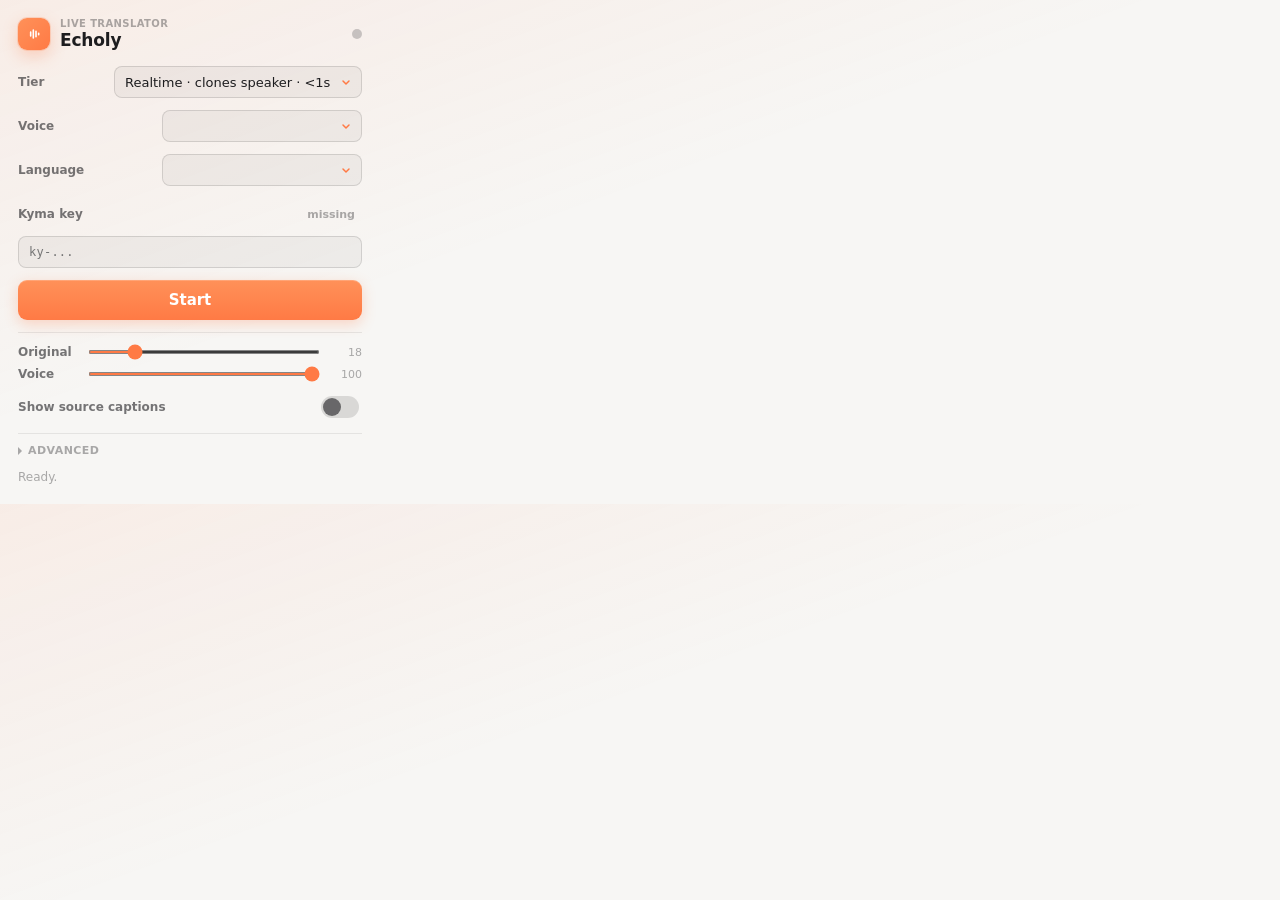
==== popup.html @ ebe96d5b "Initial public release v0.2.1 Echoly is a Chrome MV3 extension for live AI dubbing of YouTube videos" ====
<!doctype html>
<html lang="en">
<head>
<meta charset="utf-8" />
<meta name="viewport" content="width=device-width, initial-scale=1" />
<title>Echoly</title>
<link rel="stylesheet" href="popup.css" />
</head>
<body data-state="idle">

<main class="shell">

  <header class="topline">
    <div class="brand">
      <span class="mark" aria-hidden="true">
        <svg viewBox="0 0 24 24" fill="none" stroke="currentColor" stroke-width="2.4" stroke-linecap="round">
          <path d="M7 9v6M11 6v12M15 8v8M19 11v2"/>
        </svg>
      </span>
      <div>
        <p class="eyebrow">Live Translator</p>
        <h1>Echoly</h1>
      </div>
    </div>
    <span class="dot" data-status-dot aria-hidden="true"></span>
  </header>

  <section class="row">
    <label for="tier">Tier</label>
    <select id="tier">
      <option value="realtime">Realtime · clones speaker · &lt;1s</option>
      <option value="standard">Standard · ~5s lag · cheaper</option>
    </select>
  </section>

  <section class="row">
    <label for="voice">Voice</label>
    <select id="voice"></select>
  </section>

  <section class="row">
    <label for="lang">Language</label>
    <select id="lang"></select>
  </section>

  <section class="secret">
    <div class="row">
      <label for="kymaKey">Kyma key</label>
      <span id="keyBadge" class="badge">missing</span>
    </div>
    <input id="kymaKey" type="password" placeholder="ky-..." autocomplete="off" spellcheck="false" />
  </section>

  <button class="action" id="toggle">Start</button>

  <section class="mix">
    <div class="mix-row">
      <label for="originalVolume">Original</label>
      <input id="originalVolume" type="range" min="0" max="100" value="18" />
      <output id="originalOut">18</output>
    </div>
    <div class="mix-row">
      <label for="voiceVolume">Voice</label>
      <input id="voiceVolume" type="range" min="0" max="100" value="100" />
      <output id="voiceOut">100</output>
    </div>
  </section>

  <label class="toggle-row">
    <span>Show source captions</span>
    <input id="showSource" type="checkbox" />
  </label>

  <details class="advanced">
    <summary>Advanced</summary>
    <div class="advanced-body">
      <div>
        <strong>Pricing</strong>: Realtime ~$0.46 per 10 min · Standard ~$0.25 per 10 min. Charged from your Kyma balance.
      </div>
      <div>
        Manage your account: <a href="https://kymaapi.com/billing" target="_blank">billing</a> ·
        <a href="https://kymaapi.com/dashboard" target="_blank">session log</a>.
      </div>
      <div class="hint">
        Sessions auto-stop at 60 minutes. Press Stop to end early.
      </div>
    </div>
  </details>

  <p class="status" id="status">Ready.</p>

</main>

<script src="popup.js"></script>
</body>
</html>
---- popup.css ----
:root {
  color-scheme: dark light;
  --bg: #0e0e10;
  --surface: rgb(255 255 255 / 7%);
  --surface-hover: rgb(255 255 255 / 11%);
  --border: rgb(255 255 255 / 14%);
  --border-strong: rgb(255 255 255 / 22%);
  --separator: rgb(255 255 255 / 9%);
  --label: #f5f5f7;
  --label-secondary: rgb(245 245 247 / 60%);
  --label-tertiary: rgb(245 245 247 / 36%);
  --label-quaternary: rgb(245 245 247 / 18%);
  --accent: #ff7a45;
  --accent-bright: #ff9159;
  --accent-tint: rgb(255 122 69 / 14%);
  --success: #32d74b;
  --warning: #ffca64;
  --danger: #ff453a;
}

@media (prefers-color-scheme: light) {
  :root {
    --bg: #f7f6f4;
    --surface: rgb(0 0 0 / 04%);
    --surface-hover: rgb(0 0 0 / 08%);
    --border: rgb(0 0 0 / 12%);
    --border-strong: rgb(0 0 0 / 22%);
    --separator: rgb(0 0 0 / 08%);
    --label: #1d1d1f;
    --label-secondary: rgb(29 29 31 / 60%);
    --label-tertiary: rgb(29 29 31 / 36%);
    --label-quaternary: rgb(29 29 31 / 22%);
  }
}

@media (prefers-reduced-motion: reduce) {
  * { transition-duration: 0.01ms !important; animation-duration: 0.01ms !important; }
}

* { box-sizing: border-box; }
html, body { margin: 0; padding: 0; }

body {
  width: 380px;
  font-family: "SF Pro Text", -apple-system, BlinkMacSystemFont, "Inter", system-ui, sans-serif;
  font-size: 14px;
  color: var(--label);
  background:
    linear-gradient(160deg, rgb(255 122 69 / 8%), transparent 44%),
    var(--bg);
  -webkit-font-smoothing: antialiased;
}

.shell {
  display: grid;
  gap: 12px;
  padding: 18px;
}

.topline {
  display: flex;
  align-items: center;
  justify-content: space-between;
  gap: 12px;
  margin-bottom: 4px;
}
.brand {
  display: flex;
  align-items: center;
  gap: 10px;
}
.mark {
  width: 32px;
  height: 32px;
  border-radius: 9px;
  background: linear-gradient(135deg, var(--accent-bright), var(--accent));
  display: flex;
  align-items: center;
  justify-content: center;
  color: #fff;
  box-shadow: 0 0 0 1px rgb(255 122 69 / 22%), 0 6px 16px rgb(255 122 69 / 28%);
}
.mark svg { width: 16px; height: 16px; }
.eyebrow {
  margin: 0 0 1px;
  color: var(--label-tertiary);
  font-size: 10px;
  font-weight: 700;
  letter-spacing: 0.04em;
  text-transform: uppercase;
}
h1 {
  margin: 0;
  font-family: "SF Pro Display", -apple-system, system-ui, sans-serif;
  font-size: 17px;
  font-weight: 700;
  letter-spacing: -0.01em;
}
.dot {
  width: 10px;
  height: 10px;
  border-radius: 999px;
  background: var(--label-quaternary);
  transition: background 200ms ease, box-shadow 200ms ease;
}
body[data-state="connecting"] .dot { background: var(--warning); box-shadow: 0 0 0 4px rgb(255 202 100 / 14%); }
body[data-state="active"] .dot { background: var(--success); box-shadow: 0 0 0 4px rgb(50 215 75 / 14%); animation: pulse 1.6s ease-in-out infinite; }
body[data-state="paused"] .dot { background: var(--warning); box-shadow: 0 0 0 4px rgb(255 202 100 / 14%); }
body[data-state="error"] .dot { background: var(--danger); box-shadow: 0 0 0 4px rgb(255 69 58 / 14%); }
@keyframes pulse {
  0%, 100% { box-shadow: 0 0 0 4px rgb(50 215 75 / 14%); }
  50% { box-shadow: 0 0 0 6px rgb(50 215 75 / 06%); }
}

.row {
  display: flex;
  align-items: center;
  justify-content: space-between;
  gap: 12px;
  min-height: 32px;
}
.row > label {
  color: var(--label-secondary);
  font-size: 12px;
  font-weight: 600;
  flex-shrink: 0;
}

select, input[type="password"] {
  min-width: 200px;
  height: 32px;
  border: 1px solid var(--border);
  border-radius: 8px;
  padding: 0 10px;
  color: var(--label);
  background: var(--surface);
  font: inherit;
  font-size: 13px;
}
select {
  appearance: none;
  -webkit-appearance: none;
  padding-right: 30px;
  background-image: url("data:image/svg+xml;utf8,<svg xmlns='http://www.w3.org/2000/svg' width='10' height='10' viewBox='0 0 10 10'><path stroke='%23ff7a45' stroke-width='1.5' stroke-linecap='round' stroke-linejoin='round' fill='none' d='M2 4l3 3 3-3'/></svg>");
  background-repeat: no-repeat;
  background-position: right 10px center;
  cursor: pointer;
  transition: background-color 140ms ease, border-color 140ms ease;
}
select:hover { background-color: var(--surface-hover); border-color: var(--border-strong); }
select:focus, input[type="password"]:focus {
  outline: none;
  border-color: var(--accent);
  box-shadow: 0 0 0 3px var(--accent-tint);
}
select:disabled { opacity: 0.5; cursor: not-allowed; }

.secret {
  display: grid;
  gap: 6px;
}
.secret input {
  width: 100%;
  font-family: "SF Mono", ui-monospace, Menlo, monospace;
  font-size: 12px;
  letter-spacing: 0.02em;
}
.badge {
  font-size: 11px;
  font-weight: 600;
  color: var(--label-tertiary);
  padding: 2px 7px;
  border-radius: 5px;
}
.badge.ok { color: var(--success); background: rgb(50 215 75 / 14%); }
.badge.warn { color: var(--warning); background: rgb(255 202 100 / 14%); }

.action {
  width: 100%;
  height: 40px;
  border: 0;
  border-radius: 9px;
  color: #fff;
  background: linear-gradient(180deg, var(--accent-bright) 0%, var(--accent) 100%);
  font-family: "SF Pro Display", -apple-system, system-ui, sans-serif;
  font-size: 15px;
  font-weight: 700;
  letter-spacing: -0.005em;
  cursor: pointer;
  box-shadow: 0 4px 14px rgb(255 122 69 / 28%), inset 0 1px 0 rgb(255 255 255 / 18%);
  transition: transform 140ms cubic-bezier(0.22, 1, 0.36, 1),
              box-shadow 140ms ease,
              background 140ms ease;
}
.action:hover:not(:disabled) {
  transform: translateY(-1px);
  box-shadow: 0 6px 18px rgb(255 122 69 / 36%), inset 0 1px 0 rgb(255 255 255 / 18%);
}
.action:active:not(:disabled) { transform: scale(0.98); }
.action:disabled { opacity: 0.4; cursor: default; box-shadow: none; }
.action.is-live {
  background: var(--surface-hover);
  color: var(--label);
  box-shadow: 0 1px 2px rgb(0 0 0 / 24%);
}
.action.is-live:hover:not(:disabled) {
  background: var(--border);
}

.mix {
  display: grid;
  gap: 8px;
  border-top: 1px solid var(--separator);
  padding-top: 12px;
}
.mix-row {
  display: flex;
  align-items: center;
  gap: 12px;
}
.mix-row > label {
  width: 56px;
  color: var(--label-secondary);
  font-size: 12px;
  font-weight: 600;
}
input[type="range"] {
  flex: 1;
  min-width: 0;
  accent-color: var(--accent);
  height: 4px;
  cursor: pointer;
}
.mix-row > output {
  width: 28px;
  color: var(--label-tertiary);
  font-size: 11px;
  text-align: right;
  font-variant-numeric: tabular-nums;
}

.toggle-row {
  display: flex;
  align-items: center;
  justify-content: space-between;
  gap: 12px;
  font-size: 12px;
  color: var(--label-secondary);
  font-weight: 600;
  min-height: 28px;
}
input[type="checkbox"] {
  appearance: none;
  width: 38px;
  height: 22px;
  border-radius: 999px;
  background: var(--border);
  position: relative;
  cursor: pointer;
  transition: background 140ms ease;
}
input[type="checkbox"]::before {
  content: "";
  position: absolute;
  top: 2px;
  left: 2px;
  width: 18px;
  height: 18px;
  border-radius: 999px;
  background: var(--label-secondary);
  transition: transform 140ms ease, background 140ms ease;
}
input[type="checkbox"]:checked { background: rgb(255 122 69 / 35%); }
input[type="checkbox"]:checked::before { transform: translateX(16px); background: var(--accent); }

.advanced {
  border-top: 1px solid var(--separator);
  padding-top: 10px;
}
.advanced summary {
  cursor: pointer;
  color: var(--label-tertiary);
  font-size: 11px;
  font-weight: 600;
  letter-spacing: 0.04em;
  text-transform: uppercase;
  list-style: none;
  user-select: none;
  display: flex;
  align-items: center;
  gap: 6px;
}
.advanced summary::-webkit-details-marker { display: none; }
.advanced summary::before {
  content: "";
  width: 0;
  height: 0;
  border-left: 4px solid currentColor;
  border-top: 4px solid transparent;
  border-bottom: 4px solid transparent;
  transition: transform 140ms ease;
}
.advanced[open] summary::before { transform: rotate(90deg); }
.advanced-body {
  display: grid;
  gap: 10px;
  margin-top: 10px;
  font-size: 11px;
  color: var(--label-tertiary);
  line-height: 1.5;
}
.advanced-body a {
  color: var(--accent);
  text-decoration: none;
  font-weight: 500;
}
.advanced-body a:hover { color: var(--accent-bright); }
.advanced-body strong { color: var(--label-secondary); font-weight: 600; }
.advanced-body .hint { color: var(--label-quaternary); font-size: 10px; }

.status {
  margin: 0;
  font-size: 12px;
  line-height: 1.4;
  color: var(--label-tertiary);
  min-height: 17px;
}
body[data-state="error"] .status { color: var(--danger); }
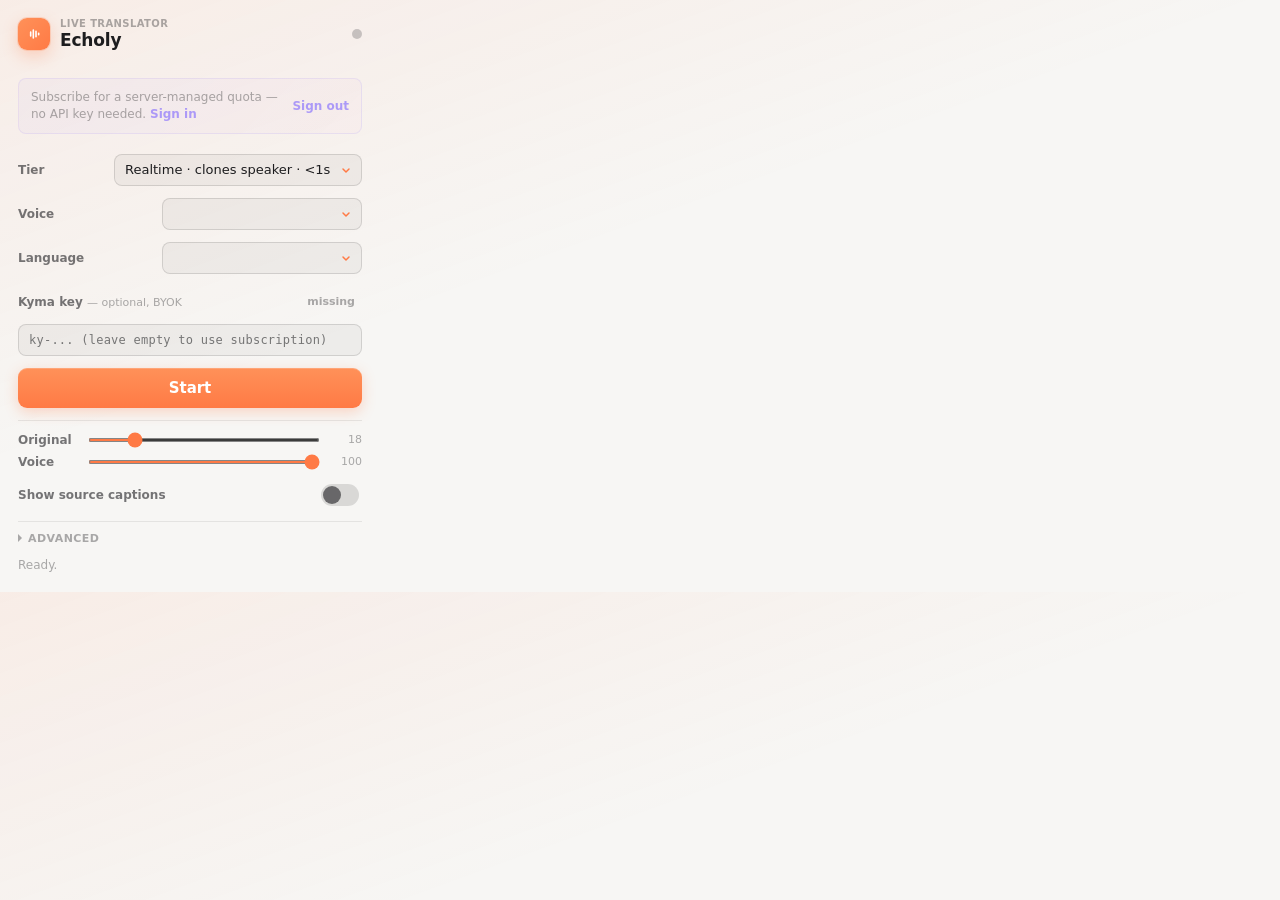
==== commit b6404d0d: "feat: v0.6.1 — subscription proxy mode (no Kyma key needed if signed in) Close the loop on the web s" ====
--- a/popup.html
+++ b/popup.html
@@ -25,6 +25,23 @@
     <span class="dot" data-status-dot aria-hidden="true"></span>
   </header>
 
+  <!-- Account band — populated by popup.js from background.GET_AUTH. -->
+  <section id="account-band" class="account-band" data-state="loading">
+    <!-- Signed-out state -->
+    <div class="account-out">
+      <span class="account-msg">Subscribe for a server-managed quota — no API key needed.</span>
+      <a href="https://echolyhq.com/signin" target="_blank" class="account-link">Sign in</a>
+    </div>
+    <!-- Signed-in state (display:none until popup.js flips data-state) -->
+    <div class="account-in">
+      <div class="account-id">
+        <span class="account-email" id="acct-email"></span>
+        <span class="account-tier" id="acct-tier"></span>
+      </div>
+      <button type="button" id="signOutBtn" class="account-link account-link-btn">Sign out</button>
+    </div>
+  </section>
+
   <section class="row">
     <label for="tier">Tier</label>
     <select id="tier">
@@ -45,10 +62,10 @@
 
   <section class="secret">
     <div class="row">
-      <label for="kymaKey">Kyma key</label>
+      <label for="kymaKey">Kyma key <span class="badge" style="font-weight:500;color:var(--label-tertiary);background:transparent;padding:0">— optional, BYOK</span></label>
       <span id="keyBadge" class="badge">missing</span>
     </div>
-    <input id="kymaKey" type="password" placeholder="ky-..." autocomplete="off" spellcheck="false" />
+    <input id="kymaKey" type="password" placeholder="ky-... (leave empty to use subscription)" autocomplete="off" spellcheck="false" />
   </section>
 
   <button class="action" id="toggle">Start</button>
@@ -75,11 +92,12 @@
     <summary>Advanced</summary>
     <div class="advanced-body">
       <div>
-        <strong>Pricing</strong>: Realtime ~$0.46 per 10 min · Standard ~$0.25 per 10 min. Charged from your Kyma balance.
+        <strong>Plans</strong>: Free 30 min/month, Pro $9/mo (600 min), Max $24.90/mo (3,000 + 120 min realtime). Annual saves Pro 18% / Max 33%. Or paste a Kyma key above for unlimited at wholesale cost.
       </div>
       <div>
-        Manage your account: <a href="https://kymaapi.com/billing" target="_blank">billing</a> ·
-        <a href="https://kymaapi.com/dashboard" target="_blank">session log</a>.
+        <a href="https://echolyhq.com/#pricing" target="_blank">Subscribe</a> ·
+        <a href="https://echolyhq.com/account" target="_blank">Account</a> ·
+        <a href="https://kymaapi.com/billing" target="_blank">Kyma billing</a> (BYOK)
       </div>
       <div class="hint">
         Sessions auto-stop at 60 minutes. Press Stop to end early.
--- a/popup.css
+++ b/popup.css
@@ -155,6 +155,64 @@
 }
 select:disabled { opacity: 0.5; cursor: not-allowed; }
 
+/* v0.6.1: signed-in / signed-out band right under the header. */
+.account-band {
+  margin: 12px 0 8px;
+  padding: 10px 12px;
+  border: 1px solid rgba(123, 97, 255, 0.18);
+  background: linear-gradient(135deg, rgba(123, 97, 255, 0.06), rgba(255, 107, 213, 0.04));
+  border-radius: 8px;
+  font-size: 12px;
+  display: flex;
+  align-items: center;
+  justify-content: space-between;
+  gap: 10px;
+}
+.account-band[data-state="loading"] { opacity: 0.6; }
+.account-band[data-state="out"] .account-in,
+.account-band[data-state="in"]  .account-out { display: none; }
+.account-band[data-state="out"] .account-out,
+.account-band[data-state="in"]  .account-in  { display: flex; align-items: center; justify-content: space-between; gap: 10px; flex: 1; }
+.account-msg { color: var(--label-secondary); line-height: 1.4; }
+.account-link {
+  color: #7B61FF;
+  font-weight: 600;
+  text-decoration: none;
+  white-space: nowrap;
+}
+.account-link:hover { text-decoration: underline; }
+.account-link-btn {
+  background: none;
+  border: none;
+  cursor: pointer;
+  padding: 0;
+  font-size: 12px;
+  font-family: inherit;
+}
+.account-id { display: flex; flex-direction: column; gap: 1px; min-width: 0; }
+.account-email {
+  font-weight: 600;
+  color: var(--label-primary);
+  overflow: hidden;
+  text-overflow: ellipsis;
+  white-space: nowrap;
+  max-width: 220px;
+}
+.account-tier {
+  font-size: 10px;
+  text-transform: uppercase;
+  letter-spacing: 0.05em;
+  color: var(--label-tertiary);
+}
+.account-tier[data-tier="pro"],
+.account-tier[data-tier="max"] {
+  background: linear-gradient(135deg, #7B61FF, #FF6BD5);
+  -webkit-background-clip: text;
+  background-clip: text;
+  color: transparent;
+  font-weight: 700;
+}
+
 .secret {
   display: grid;
   gap: 6px;
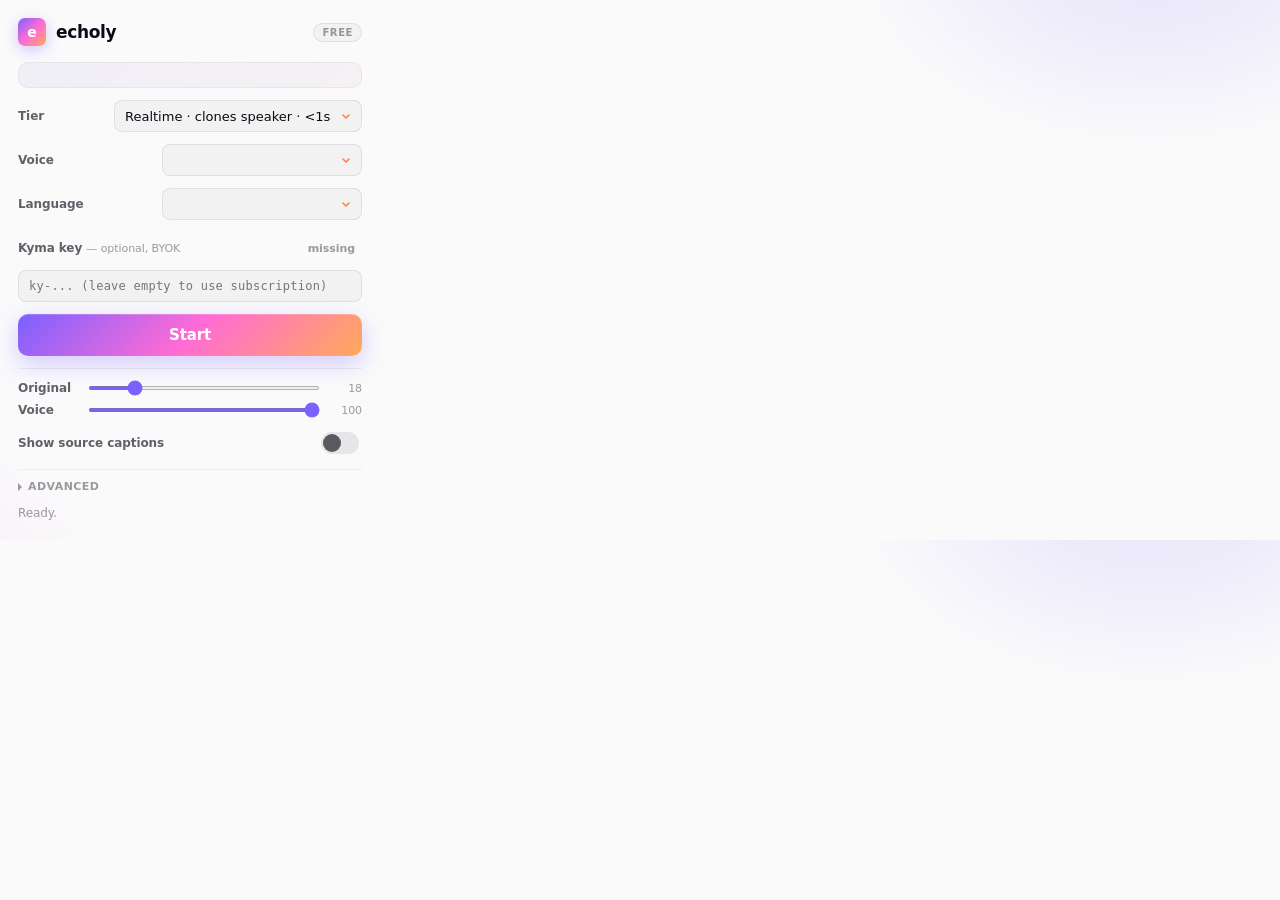
==== commit 61b1d6d0: "feat: v0.6.2 — card-based mode-aware popup UI (Aurora theme) Reskin the popup to match the web landi" ====
--- a/popup.html
+++ b/popup.html
@@ -12,33 +12,56 @@
 
   <header class="topline">
     <div class="brand">
-      <span class="mark" aria-hidden="true">
-        <svg viewBox="0 0 24 24" fill="none" stroke="currentColor" stroke-width="2.4" stroke-linecap="round">
-          <path d="M7 9v6M11 6v12M15 8v8M19 11v2"/>
-        </svg>
+      <span class="mark aurora-mark" aria-hidden="true">
+        <span style="color:#fff;font-weight:700;font-size:14px;line-height:1">e</span>
       </span>
       <div>
-        <p class="eyebrow">Live Translator</p>
-        <h1>Echoly</h1>
+        <h1>echoly</h1>
       </div>
     </div>
-    <span class="dot" data-status-dot aria-hidden="true"></span>
+    <span id="tier-badge" class="tier-badge" data-tier="free">Free</span>
   </header>
 
-  <!-- Account band — populated by popup.js from background.GET_AUTH. -->
+  <!-- Account card — sign-in CTA / signed-in identity + usage meter / BYOK badge.
+       popup.js flips data-state based on auth + Kyma key. -->
   <section id="account-band" class="account-band" data-state="loading">
     <!-- Signed-out state -->
     <div class="account-out">
-      <span class="account-msg">Subscribe for a server-managed quota — no API key needed.</span>
-      <a href="https://echolyhq.com/signin" target="_blank" class="account-link">Sign in</a>
+      <span class="account-msg">Sign in to use a subscription, or paste a Kyma key for BYOK.</span>
+      <a href="https://echolyhq.com/signin" target="_blank" class="account-link">Sign in →</a>
     </div>
-    <!-- Signed-in state (display:none until popup.js flips data-state) -->
+
+    <!-- Signed-in state -->
     <div class="account-in">
-      <div class="account-id">
-        <span class="account-email" id="acct-email"></span>
-        <span class="account-tier" id="acct-tier"></span>
+      <div class="account-id-row">
+        <div class="account-id">
+          <span class="account-email" id="acct-email"></span>
+          <span class="account-tier" id="acct-tier"></span>
+        </div>
+        <button type="button" id="signOutBtn" class="account-link-btn">Sign out</button>
       </div>
-      <button type="button" id="signOutBtn" class="account-link account-link-btn">Sign out</button>
+      <!-- Usage meter — std + optional realtime. Hidden until populated. -->
+      <div class="usage-block" id="usage-std" hidden>
+        <div class="usage-row">
+          <span class="usage-label" id="usage-std-label">Standard</span>
+          <span class="usage-numbers"><span id="usage-std-used">0</span><span class="muted"> / <span id="usage-std-cap">0</span> min</span></span>
+        </div>
+        <div class="usage-track"><div class="usage-fill" id="usage-std-fill" style="width:0%"></div></div>
+      </div>
+      <div class="usage-block" id="usage-rt" hidden>
+        <div class="usage-row">
+          <span class="usage-label">Realtime</span>
+          <span class="usage-numbers"><span id="usage-rt-used">0</span><span class="muted"> / <span id="usage-rt-cap">0</span> min</span></span>
+        </div>
+        <div class="usage-track"><div class="usage-fill" id="usage-rt-fill" style="width:0%"></div></div>
+      </div>
+      <div class="usage-hint" id="usage-hint" hidden></div>
+    </div>
+
+    <!-- BYOK state — Kyma key set, no subscription needed -->
+    <div class="account-byok">
+      <span class="account-msg"><strong>BYOK active</strong> · unlimited at wholesale</span>
+      <a href="https://echolyhq.com/signin" target="_blank" class="account-link">Switch to subscription</a>
     </div>
   </section>
 
--- a/popup.css
+++ b/popup.css
@@ -1,35 +1,41 @@
 :root {
   color-scheme: dark light;
-  --bg: #0e0e10;
-  --surface: rgb(255 255 255 / 7%);
-  --surface-hover: rgb(255 255 255 / 11%);
-  --border: rgb(255 255 255 / 14%);
-  --border-strong: rgb(255 255 255 / 22%);
-  --separator: rgb(255 255 255 / 9%);
-  --label: #f5f5f7;
-  --label-secondary: rgb(245 245 247 / 60%);
-  --label-tertiary: rgb(245 245 247 / 36%);
-  --label-quaternary: rgb(245 245 247 / 18%);
-  --accent: #ff7a45;
-  --accent-bright: #ff9159;
-  --accent-tint: rgb(255 122 69 / 14%);
-  --success: #32d74b;
-  --warning: #ffca64;
-  --danger: #ff453a;
+  --bg: #0A0B14;
+  --surface: rgb(255 255 255 / 4%);
+  --surface-hover: rgb(255 255 255 / 9%);
+  --border: rgb(255 255 255 / 8%);
+  --border-strong: rgb(255 255 255 / 16%);
+  --separator: rgb(255 255 255 / 6%);
+  --label: #F5F5FA;
+  --label-secondary: rgb(245 245 250 / 64%);
+  --label-tertiary: rgb(245 245 250 / 40%);
+  --label-quaternary: rgb(245 245 250 / 22%);
+  /* Aurora brand stops — match landing Direction A */
+  --aurora-1: #7B61FF;
+  --aurora-2: #FF6BD5;
+  --aurora-3: #FFAA5A;
+  --aurora-gradient: linear-gradient(135deg, var(--aurora-1) 0%, var(--aurora-2) 50%, var(--aurora-3) 100%);
+  --accent: var(--aurora-1);
+  --accent-bright: var(--aurora-2);
+  --accent-tint: rgb(123 97 255 / 14%);
+  --success: #34D399;
+  --warning: #FBBF24;
+  --danger: #F87171;
 }
 
 @media (prefers-color-scheme: light) {
   :root {
-    --bg: #f7f6f4;
-    --surface: rgb(0 0 0 / 04%);
-    --surface-hover: rgb(0 0 0 / 08%);
-    --border: rgb(0 0 0 / 12%);
-    --border-strong: rgb(0 0 0 / 22%);
-    --separator: rgb(0 0 0 / 08%);
-    --label: #1d1d1f;
-    --label-secondary: rgb(29 29 31 / 60%);
-    --label-tertiary: rgb(29 29 31 / 36%);
-    --label-quaternary: rgb(29 29 31 / 22%);
+    --bg: #FAFAFB;
+    --surface: rgb(10 11 20 / 03%);
+    --surface-hover: rgb(10 11 20 / 06%);
+    --border: rgb(10 11 20 / 08%);
+    --border-strong: rgb(10 11 20 / 14%);
+    --separator: rgb(10 11 20 / 06%);
+    --label: #0A0B14;
+    --label-secondary: rgb(10 11 20 / 64%);
+    --label-tertiary: rgb(10 11 20 / 40%);
+    --label-quaternary: rgb(10 11 20 / 22%);
+    --accent-tint: rgb(123 97 255 / 10%);
   }
 }
 
@@ -42,13 +48,15 @@
 
 body {
   width: 380px;
-  font-family: "SF Pro Text", -apple-system, BlinkMacSystemFont, "Inter", system-ui, sans-serif;
+  font-family: "Geist Variable", "Geist", -apple-system, BlinkMacSystemFont, "Inter", "SF Pro Text", system-ui, sans-serif;
   font-size: 14px;
   color: var(--label);
   background:
-    linear-gradient(160deg, rgb(255 122 69 / 8%), transparent 44%),
+    radial-gradient(ellipse 300px 200px at 90% -10%, rgb(123 97 255 / 16%), transparent),
+    radial-gradient(ellipse 240px 180px at -10% 110%, rgb(255 107 213 / 12%), transparent),
     var(--bg);
   -webkit-font-smoothing: antialiased;
+  letter-spacing: -0.005em;
 }
 
 .shell {
@@ -69,16 +77,16 @@
   align-items: center;
   gap: 10px;
 }
-.mark {
-  width: 32px;
-  height: 32px;
-  border-radius: 9px;
-  background: linear-gradient(135deg, var(--accent-bright), var(--accent));
+.mark, .aurora-mark {
+  width: 28px;
+  height: 28px;
+  border-radius: 7px;
+  background: var(--aurora-gradient);
   display: flex;
   align-items: center;
   justify-content: center;
   color: #fff;
-  box-shadow: 0 0 0 1px rgb(255 122 69 / 22%), 0 6px 16px rgb(255 122 69 / 28%);
+  box-shadow: 0 4px 14px rgb(123 97 255 / 32%);
 }
 .mark svg { width: 16px; height: 16px; }
 .eyebrow {
@@ -91,10 +99,11 @@
 }
 h1 {
   margin: 0;
-  font-family: "SF Pro Display", -apple-system, system-ui, sans-serif;
+  font-family: inherit;
   font-size: 17px;
-  font-weight: 700;
-  letter-spacing: -0.01em;
+  font-weight: 600;
+  letter-spacing: -0.02em;
+  color: var(--label);
 }
 .dot {
   width: 10px;
@@ -155,30 +164,48 @@
 }
 select:disabled { opacity: 0.5; cursor: not-allowed; }
 
-/* v0.6.1: signed-in / signed-out band right under the header. */
+/* v0.6.2: account card with optional usage meter */
 .account-band {
-  margin: 12px 0 8px;
-  padding: 10px 12px;
-  border: 1px solid rgba(123, 97, 255, 0.18);
-  background: linear-gradient(135deg, rgba(123, 97, 255, 0.06), rgba(255, 107, 213, 0.04));
-  border-radius: 8px;
-  font-size: 12px;
+  margin: 0;
+  padding: 12px 14px;
+  border: 1px solid var(--border);
+  background:
+    linear-gradient(135deg, rgb(123 97 255 / 6%), rgb(255 107 213 / 4%)),
+    var(--surface);
+  border-radius: 10px;
+  font-size: 12px;
+  display: flex;
+  flex-direction: column;
+  gap: 10px;
+}
+.account-band[data-state="loading"] { opacity: 0.6; }
+.account-band[data-state="loading"] .account-in,
+.account-band[data-state="loading"] .account-out,
+.account-band[data-state="loading"] .account-byok { display: none; }
+.account-band[data-state="out"]  .account-in,
+.account-band[data-state="out"]  .account-byok,
+.account-band[data-state="in"]   .account-out,
+.account-band[data-state="in"]   .account-byok,
+.account-band[data-state="byok"] .account-out,
+.account-band[data-state="byok"] .account-in     { display: none; }
+
+.account-out, .account-in, .account-byok {
   display: flex;
   align-items: center;
   justify-content: space-between;
   gap: 10px;
 }
-.account-band[data-state="loading"] { opacity: 0.6; }
-.account-band[data-state="out"] .account-in,
-.account-band[data-state="in"]  .account-out { display: none; }
-.account-band[data-state="out"] .account-out,
-.account-band[data-state="in"]  .account-in  { display: flex; align-items: center; justify-content: space-between; gap: 10px; flex: 1; }
-.account-msg { color: var(--label-secondary); line-height: 1.4; }
+.account-out { flex-direction: column; align-items: stretch; }
+.account-out .account-msg { color: var(--label-secondary); line-height: 1.4; font-size: 12px; }
+.account-out .account-link { align-self: flex-start; }
+
+.account-msg-row { display: flex; align-items: center; justify-content: space-between; gap: 10px; width: 100%; }
 .account-link {
-  color: #7B61FF;
+  color: var(--aurora-1);
   font-weight: 600;
   text-decoration: none;
   white-space: nowrap;
+  font-size: 12px;
 }
 .account-link:hover { text-decoration: underline; }
 .account-link-btn {
@@ -188,31 +215,124 @@
   padding: 0;
   font-size: 12px;
   font-family: inherit;
-}
-.account-id { display: flex; flex-direction: column; gap: 1px; min-width: 0; }
+  color: var(--label-tertiary);
+}
+.account-link-btn:hover { color: var(--label-secondary); }
+
+.account-id-row {
+  display: flex;
+  align-items: center;
+  justify-content: space-between;
+  gap: 10px;
+  width: 100%;
+}
+.account-id { display: flex; flex-direction: column; gap: 1px; min-width: 0; flex: 1; }
 .account-email {
   font-weight: 600;
-  color: var(--label-primary);
+  color: var(--label);
   overflow: hidden;
   text-overflow: ellipsis;
   white-space: nowrap;
-  max-width: 220px;
+  font-size: 13px;
 }
 .account-tier {
   font-size: 10px;
   text-transform: uppercase;
-  letter-spacing: 0.05em;
-  color: var(--label-tertiary);
+  letter-spacing: 0.06em;
+  color: var(--label-tertiary);
+  font-weight: 600;
 }
 .account-tier[data-tier="pro"],
 .account-tier[data-tier="max"] {
-  background: linear-gradient(135deg, #7B61FF, #FF6BD5);
+  background: var(--aurora-gradient);
   -webkit-background-clip: text;
   background-clip: text;
   color: transparent;
   font-weight: 700;
 }
 
+/* Tier badge in header */
+.tier-badge {
+  display: inline-flex;
+  align-items: center;
+  gap: 4px;
+  padding: 3px 8px;
+  border-radius: 999px;
+  font-size: 10px;
+  font-weight: 700;
+  text-transform: uppercase;
+  letter-spacing: 0.06em;
+}
+.tier-badge[data-tier="free"] {
+  background: var(--surface);
+  color: var(--label-tertiary);
+  border: 1px solid var(--border);
+}
+.tier-badge[data-tier="pro"],
+.tier-badge[data-tier="max"] {
+  background: var(--aurora-gradient);
+  color: #fff;
+  box-shadow: 0 4px 12px rgb(123 97 255 / 30%);
+}
+.tier-badge[data-tier="byok"] {
+  background: rgb(255 255 255 / 8%);
+  color: var(--label-secondary);
+  border: 1px solid var(--border);
+}
+
+/* Usage meter */
+.usage-block { display: flex; flex-direction: column; gap: 6px; }
+.usage-row { display: flex; align-items: baseline; justify-content: space-between; font-size: 11px; }
+.usage-label { color: var(--label-secondary); }
+.usage-numbers { font-variant-numeric: tabular-nums; color: var(--label); font-weight: 600; }
+.usage-numbers .muted { color: var(--label-tertiary); font-weight: 400; }
+.usage-track {
+  height: 6px;
+  background: rgb(255 255 255 / 6%);
+  border-radius: 999px;
+  overflow: hidden;
+  position: relative;
+}
+.usage-fill {
+  height: 100%;
+  background: var(--aurora-gradient);
+  border-radius: 999px;
+  transition: width 400ms cubic-bezier(0.22, 0.61, 0.36, 1);
+}
+.usage-fill[data-level="warning"] { background: linear-gradient(90deg, var(--warning), var(--aurora-3)); }
+.usage-fill[data-level="danger"]  { background: linear-gradient(90deg, var(--danger), #DC2626); }
+.usage-hint { font-size: 10px; color: var(--label-tertiary); }
+@media (prefers-color-scheme: light) {
+  .usage-track { background: rgb(10 11 20 / 6%); }
+}
+
+/* Mode segmented control */
+.mode-row { display: grid; grid-template-columns: 1fr 1fr; gap: 6px; padding: 2px; background: var(--surface); border: 1px solid var(--border); border-radius: 9px; }
+.mode-btn {
+  padding: 8px 10px;
+  border: 0;
+  background: transparent;
+  border-radius: 7px;
+  font-size: 12px;
+  font-weight: 600;
+  color: var(--label-secondary);
+  cursor: pointer;
+  text-align: center;
+  font-family: inherit;
+  transition: background 160ms ease, color 160ms ease;
+}
+.mode-btn:hover:not(:disabled) { color: var(--label); }
+.mode-btn[aria-pressed="true"] {
+  background: var(--bg);
+  color: var(--label);
+  box-shadow: 0 1px 3px rgb(0 0 0 / 24%);
+}
+@media (prefers-color-scheme: light) {
+  .mode-btn[aria-pressed="true"] { background: #fff; box-shadow: 0 1px 3px rgb(10 11 20 / 8%); }
+}
+.mode-btn:disabled { opacity: 0.4; cursor: not-allowed; }
+.mode-btn-lock { font-size: 9px; opacity: 0.6; display: block; font-weight: 500; margin-top: 1px; }
+
 .secret {
   display: grid;
   gap: 6px;
@@ -235,27 +355,26 @@
 
 .action {
   width: 100%;
-  height: 40px;
+  height: 42px;
   border: 0;
-  border-radius: 9px;
+  border-radius: 10px;
   color: #fff;
-  background: linear-gradient(180deg, var(--accent-bright) 0%, var(--accent) 100%);
-  font-family: "SF Pro Display", -apple-system, system-ui, sans-serif;
+  background: var(--aurora-gradient);
+  font-family: inherit;
   font-size: 15px;
-  font-weight: 700;
-  letter-spacing: -0.005em;
-  cursor: pointer;
-  box-shadow: 0 4px 14px rgb(255 122 69 / 28%), inset 0 1px 0 rgb(255 255 255 / 18%);
+  font-weight: 600;
+  letter-spacing: -0.01em;
+  cursor: pointer;
+  box-shadow: 0 8px 24px rgb(123 97 255 / 30%), inset 0 1px 0 rgb(255 255 255 / 18%);
   transition: transform 140ms cubic-bezier(0.22, 1, 0.36, 1),
-              box-shadow 140ms ease,
-              background 140ms ease;
+              box-shadow 200ms ease;
 }
 .action:hover:not(:disabled) {
   transform: translateY(-1px);
-  box-shadow: 0 6px 18px rgb(255 122 69 / 36%), inset 0 1px 0 rgb(255 255 255 / 18%);
+  box-shadow: 0 10px 32px rgb(255 107 213 / 36%), inset 0 1px 0 rgb(255 255 255 / 22%);
 }
 .action:active:not(:disabled) { transform: scale(0.98); }
-.action:disabled { opacity: 0.4; cursor: default; box-shadow: none; }
+.action:disabled { opacity: 0.42; cursor: default; box-shadow: none; }
 .action.is-live {
   background: var(--surface-hover);
   color: var(--label);
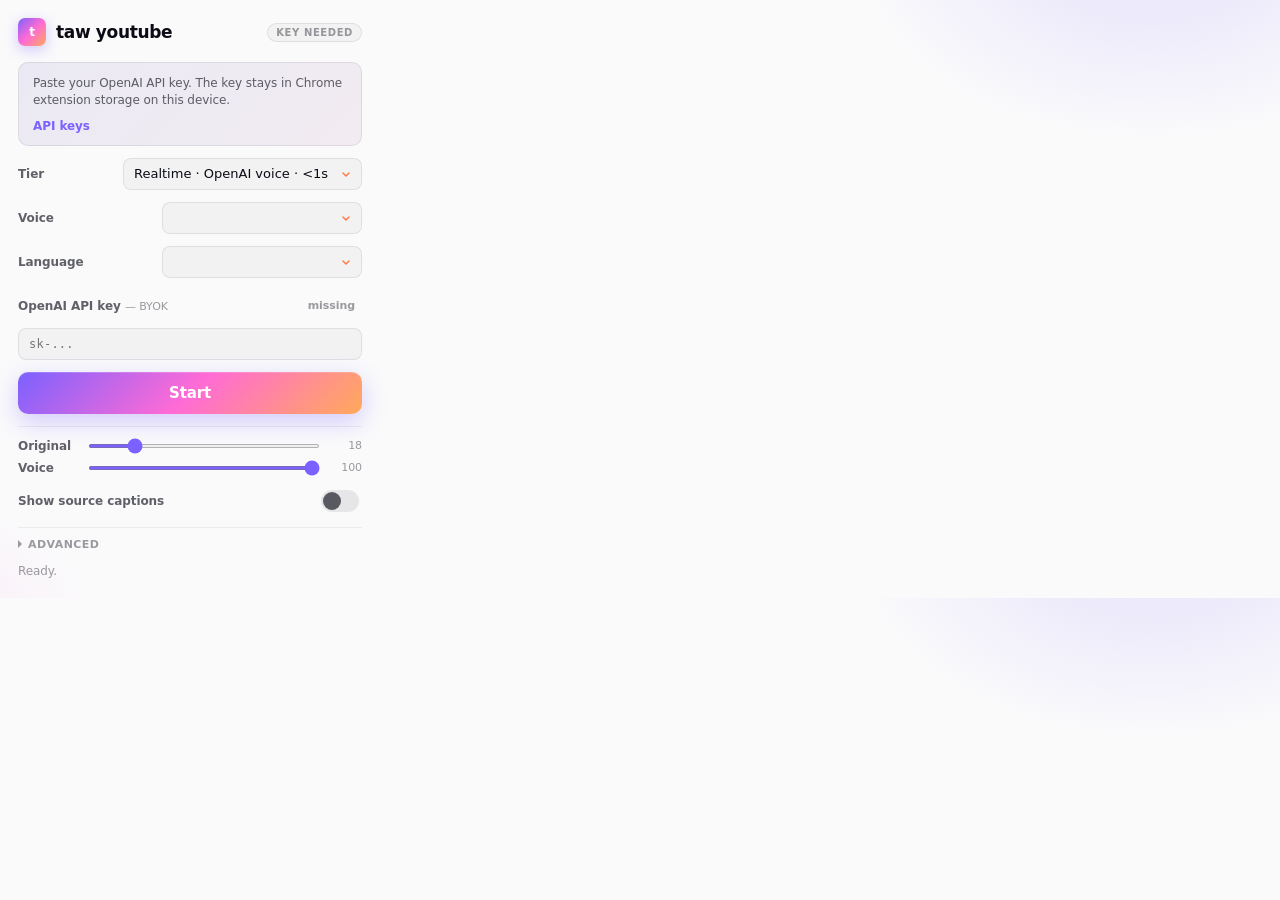
==== commit fffd95d5: "feat: rebrand as TAW YouTube with OpenAI BYOK" ====
--- a/popup.html
+++ b/popup.html
@@ -3,7 +3,7 @@
 <head>
 <meta charset="utf-8" />
 <meta name="viewport" content="width=device-width, initial-scale=1" />
-<title>Echoly</title>
+<title>TAW YouTube</title>
 <link rel="stylesheet" href="popup.css" />
 </head>
 <body data-state="idle">
@@ -13,63 +13,27 @@
   <header class="topline">
     <div class="brand">
       <span class="mark aurora-mark" aria-hidden="true">
-        <span style="color:#fff;font-weight:700;font-size:14px;line-height:1">e</span>
+          <span style="color:#fff;font-weight:700;font-size:12px;line-height:1">t</span>
       </span>
       <div>
-        <h1>echoly</h1>
+        <h1>taw youtube</h1>
       </div>
     </div>
-    <span id="tier-badge" class="tier-badge" data-tier="free">Free</span>
+    <span id="tier-badge" class="tier-badge" data-tier="free">Key needed</span>
   </header>
 
-  <!-- Account card — sign-in CTA / signed-in identity + usage meter / BYOK badge.
-       popup.js flips data-state based on auth + Kyma key. -->
-  <section id="account-band" class="account-band" data-state="loading">
-    <!-- Signed-out state -->
+  <section id="account-band" class="account-band" data-state="out">
     <div class="account-out">
-      <span class="account-msg">Sign in to use a subscription, or paste a Kyma key for BYOK.</span>
-      <a href="https://echolyhq.com/signin" target="_blank" class="account-link">Sign in →</a>
-    </div>
-
-    <!-- Signed-in state -->
-    <div class="account-in">
-      <div class="account-id-row">
-        <div class="account-id">
-          <span class="account-email" id="acct-email"></span>
-          <span class="account-tier" id="acct-tier"></span>
-        </div>
-        <button type="button" id="signOutBtn" class="account-link-btn">Sign out</button>
-      </div>
-      <!-- Usage meter — std + optional realtime. Hidden until populated. -->
-      <div class="usage-block" id="usage-std" hidden>
-        <div class="usage-row">
-          <span class="usage-label" id="usage-std-label">Standard</span>
-          <span class="usage-numbers"><span id="usage-std-used">0</span><span class="muted"> / <span id="usage-std-cap">0</span> min</span></span>
-        </div>
-        <div class="usage-track"><div class="usage-fill" id="usage-std-fill" style="width:0%"></div></div>
-      </div>
-      <div class="usage-block" id="usage-rt" hidden>
-        <div class="usage-row">
-          <span class="usage-label">Realtime</span>
-          <span class="usage-numbers"><span id="usage-rt-used">0</span><span class="muted"> / <span id="usage-rt-cap">0</span> min</span></span>
-        </div>
-        <div class="usage-track"><div class="usage-fill" id="usage-rt-fill" style="width:0%"></div></div>
-      </div>
-      <div class="usage-hint" id="usage-hint" hidden></div>
-    </div>
-
-    <!-- BYOK state — Kyma key set, no subscription needed -->
-    <div class="account-byok">
-      <span class="account-msg"><strong>BYOK active</strong> · unlimited at wholesale</span>
-      <a href="https://echolyhq.com/signin" target="_blank" class="account-link">Switch to subscription</a>
+      <span class="account-msg">Paste your OpenAI API key. The key stays in Chrome extension storage on this device.</span>
+      <a href="https://platform.openai.com/api-keys" target="_blank" class="account-link">API keys</a>
     </div>
   </section>
 
   <section class="row">
     <label for="tier">Tier</label>
     <select id="tier">
-      <option value="realtime">Realtime · clones speaker · &lt;1s</option>
-      <option value="standard">Standard · ~5s lag · cheaper</option>
+      <option value="realtime">Realtime · OpenAI voice · &lt;1s</option>
+      <option value="standard">Standard · chunks · lower cost</option>
     </select>
   </section>
 
@@ -85,10 +49,10 @@
 
   <section class="secret">
     <div class="row">
-      <label for="kymaKey">Kyma key <span class="badge" style="font-weight:500;color:var(--label-tertiary);background:transparent;padding:0">— optional, BYOK</span></label>
+      <label for="openaiKey">OpenAI API key <span class="badge" style="font-weight:500;color:var(--label-tertiary);background:transparent;padding:0">— BYOK</span></label>
       <span id="keyBadge" class="badge">missing</span>
     </div>
-    <input id="kymaKey" type="password" placeholder="ky-... (leave empty to use subscription)" autocomplete="off" spellcheck="false" />
+    <input id="openaiKey" type="password" placeholder="sk-..." autocomplete="off" spellcheck="false" />
   </section>
 
   <button class="action" id="toggle">Start</button>
@@ -115,12 +79,11 @@
     <summary>Advanced</summary>
     <div class="advanced-body">
       <div>
-        <strong>Plans</strong>: Free 30 min/month, Pro $9/mo (600 min), Max $24.90/mo (3,000 + 120 min realtime). Annual saves Pro 18% / Max 33%. Or paste a Kyma key above for unlimited at wholesale cost.
+        <strong>OpenAI-only</strong>: Realtime uses OpenAI Realtime. Standard uses OpenAI transcription, chat translation, and TTS.
       </div>
       <div>
-        <a href="https://echolyhq.com/#pricing" target="_blank">Subscribe</a> ·
-        <a href="https://echolyhq.com/account" target="_blank">Account</a> ·
-        <a href="https://kymaapi.com/billing" target="_blank">Kyma billing</a> (BYOK)
+        <a href="https://platform.openai.com/api-keys" target="_blank">API keys</a> ·
+        <a href="https://platform.openai.com/usage" target="_blank">Usage</a>
       </div>
       <div class="hint">
         Sessions auto-stop at 60 minutes. Press Stop to end early.
--- a/popup.css
+++ b/popup.css
@@ -282,6 +282,7 @@
 
 /* Usage meter */
 .usage-block { display: flex; flex-direction: column; gap: 6px; }
+.usage-block[hidden] { display: none; }
 .usage-row { display: flex; align-items: baseline; justify-content: space-between; font-size: 11px; }
 .usage-label { color: var(--label-secondary); }
 .usage-numbers { font-variant-numeric: tabular-nums; color: var(--label); font-weight: 600; }
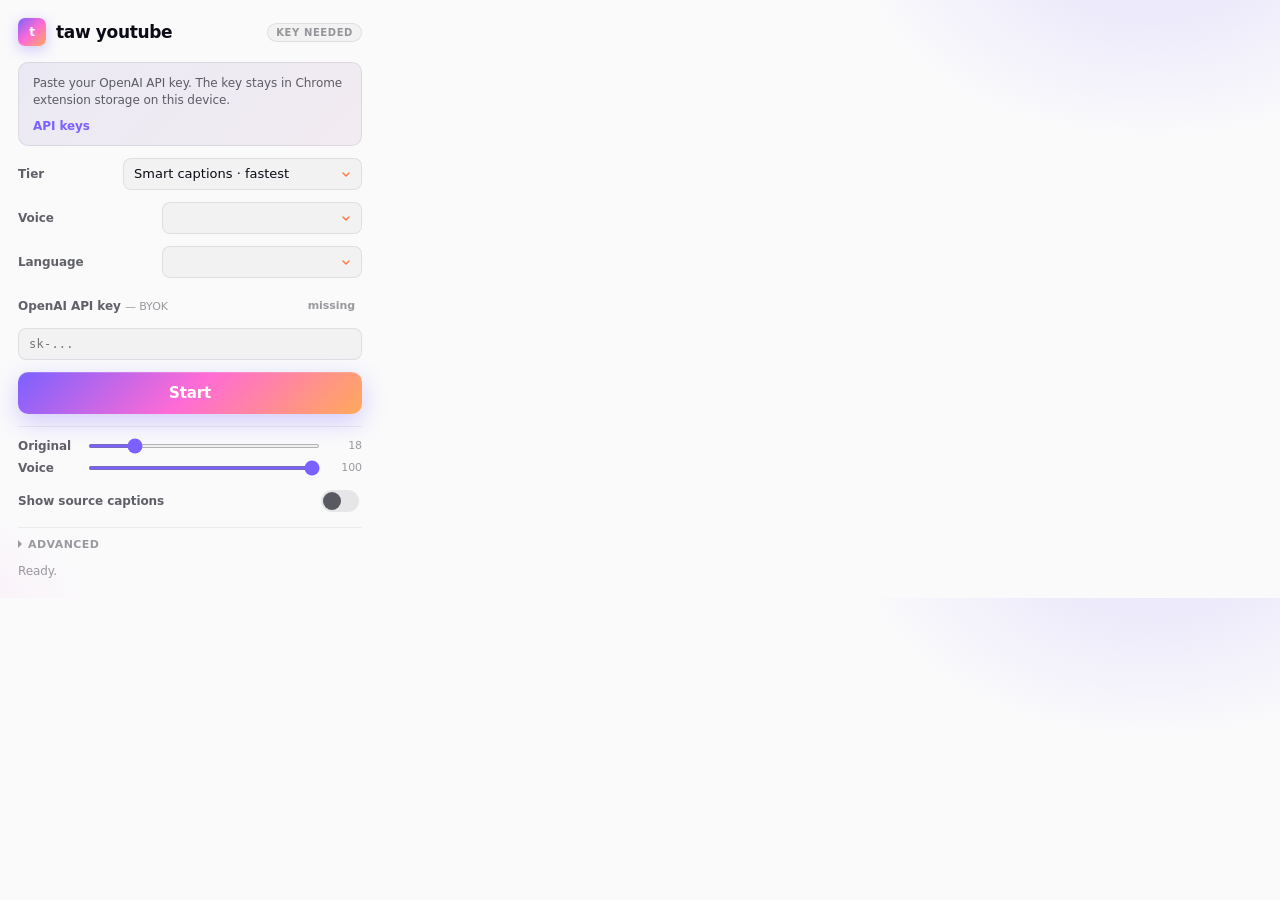
==== commit 012334e8: "chore(auto): update content (+4 files)" ====
--- a/popup.html
+++ b/popup.html
@@ -32,6 +32,7 @@
   <section class="row">
     <label for="tier">Tier</label>
     <select id="tier">
+      <option value="smart">Smart captions · fastest</option>
       <option value="realtime">Realtime · OpenAI voice · &lt;1s</option>
       <option value="standard">Standard · chunks · lower cost</option>
     </select>
@@ -79,7 +80,7 @@
     <summary>Advanced</summary>
     <div class="advanced-body">
       <div>
-        <strong>OpenAI-only</strong>: Realtime uses OpenAI Realtime. Standard uses OpenAI transcription, chat translation, and TTS.
+        <strong>OpenAI-only</strong>: Smart translates YouTube captions. Realtime uses OpenAI Realtime. Standard uses OpenAI transcription, chat translation, and TTS.
       </div>
       <div>
         <a href="https://platform.openai.com/api-keys" target="_blank">API keys</a> ·
--- a/popup.css
+++ b/popup.css
@@ -134,6 +134,9 @@
   font-weight: 600;
   flex-shrink: 0;
 }
+.row.is-disabled > label {
+  opacity: 0.55;
+}
 
 select, input[type="password"] {
   min-width: 200px;
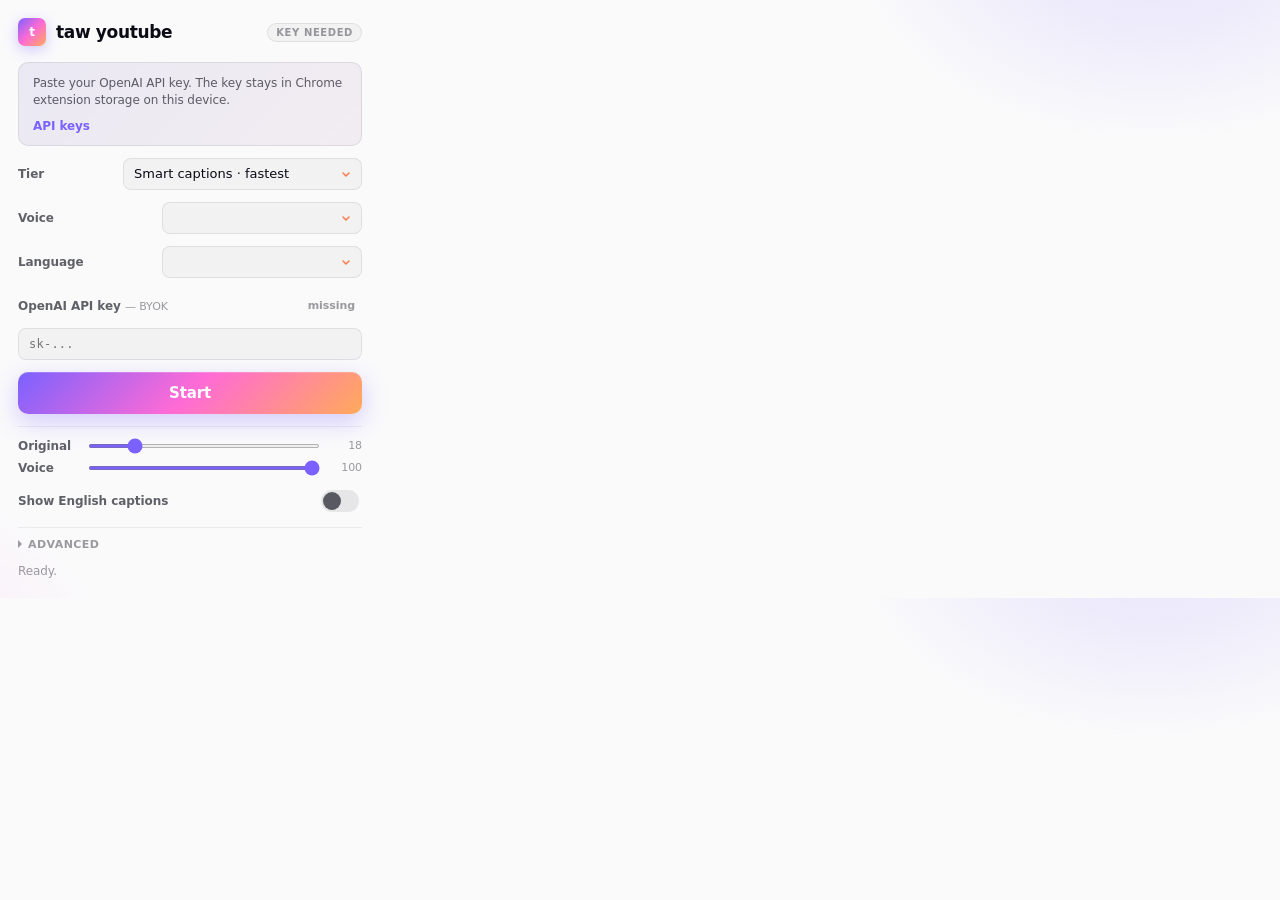
==== commit 2adf3a61: "feat: add dual smart subtitles with word lookup" ====
--- a/popup.html
+++ b/popup.html
@@ -72,7 +72,7 @@
   </section>
 
   <label class="toggle-row">
-    <span>Show source captions</span>
+    <span>Show English captions</span>
     <input id="showSource" type="checkbox" />
   </label>
 
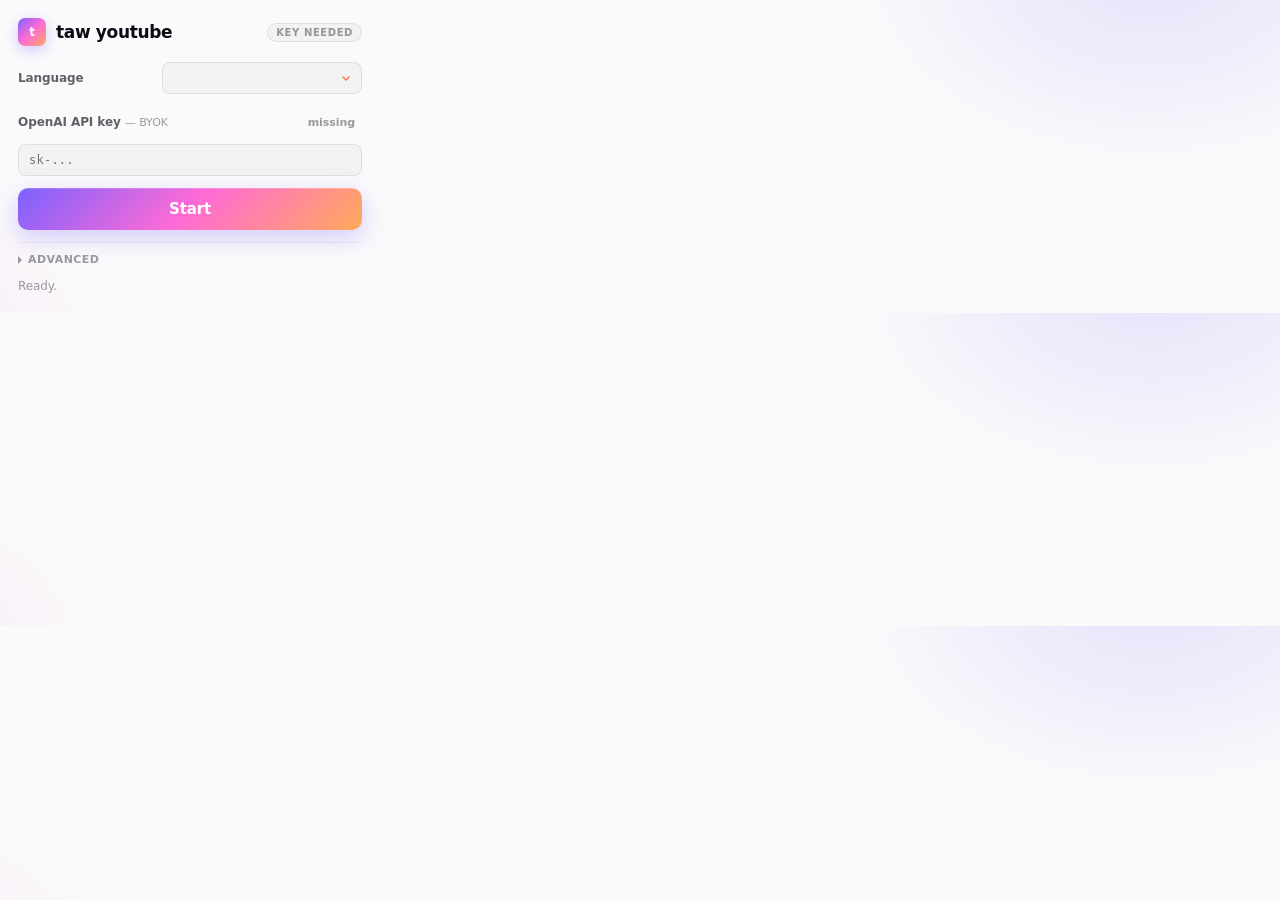
==== commit 33f371fb: "fix: simplify popup and show smart caption status" ====
--- a/popup.html
+++ b/popup.html
@@ -22,27 +22,6 @@
     <span id="tier-badge" class="tier-badge" data-tier="free">Key needed</span>
   </header>
 
-  <section id="account-band" class="account-band" data-state="out">
-    <div class="account-out">
-      <span class="account-msg">Paste your OpenAI API key. The key stays in Chrome extension storage on this device.</span>
-      <a href="https://platform.openai.com/api-keys" target="_blank" class="account-link">API keys</a>
-    </div>
-  </section>
-
-  <section class="row">
-    <label for="tier">Tier</label>
-    <select id="tier">
-      <option value="smart">Smart captions · fastest</option>
-      <option value="realtime">Realtime · OpenAI voice · &lt;1s</option>
-      <option value="standard">Standard · chunks · lower cost</option>
-    </select>
-  </section>
-
-  <section class="row">
-    <label for="voice">Voice</label>
-    <select id="voice"></select>
-  </section>
-
   <section class="row">
     <label for="lang">Language</label>
     <select id="lang"></select>
@@ -58,29 +37,11 @@
 
   <button class="action" id="toggle">Start</button>
 
-  <section class="mix">
-    <div class="mix-row">
-      <label for="originalVolume">Original</label>
-      <input id="originalVolume" type="range" min="0" max="100" value="18" />
-      <output id="originalOut">18</output>
-    </div>
-    <div class="mix-row">
-      <label for="voiceVolume">Voice</label>
-      <input id="voiceVolume" type="range" min="0" max="100" value="100" />
-      <output id="voiceOut">100</output>
-    </div>
-  </section>
-
-  <label class="toggle-row">
-    <span>Show English captions</span>
-    <input id="showSource" type="checkbox" />
-  </label>
-
   <details class="advanced">
     <summary>Advanced</summary>
     <div class="advanced-body">
       <div>
-        <strong>OpenAI-only</strong>: Smart translates YouTube captions. Realtime uses OpenAI Realtime. Standard uses OpenAI transcription, chat translation, and TTS.
+        <strong>Smart captions</strong>: finds English YouTube captions, pauses briefly, translates ahead, then shows English + Vietnamese in sync.
       </div>
       <div>
         <a href="https://platform.openai.com/api-keys" target="_blank">API keys</a> ·
